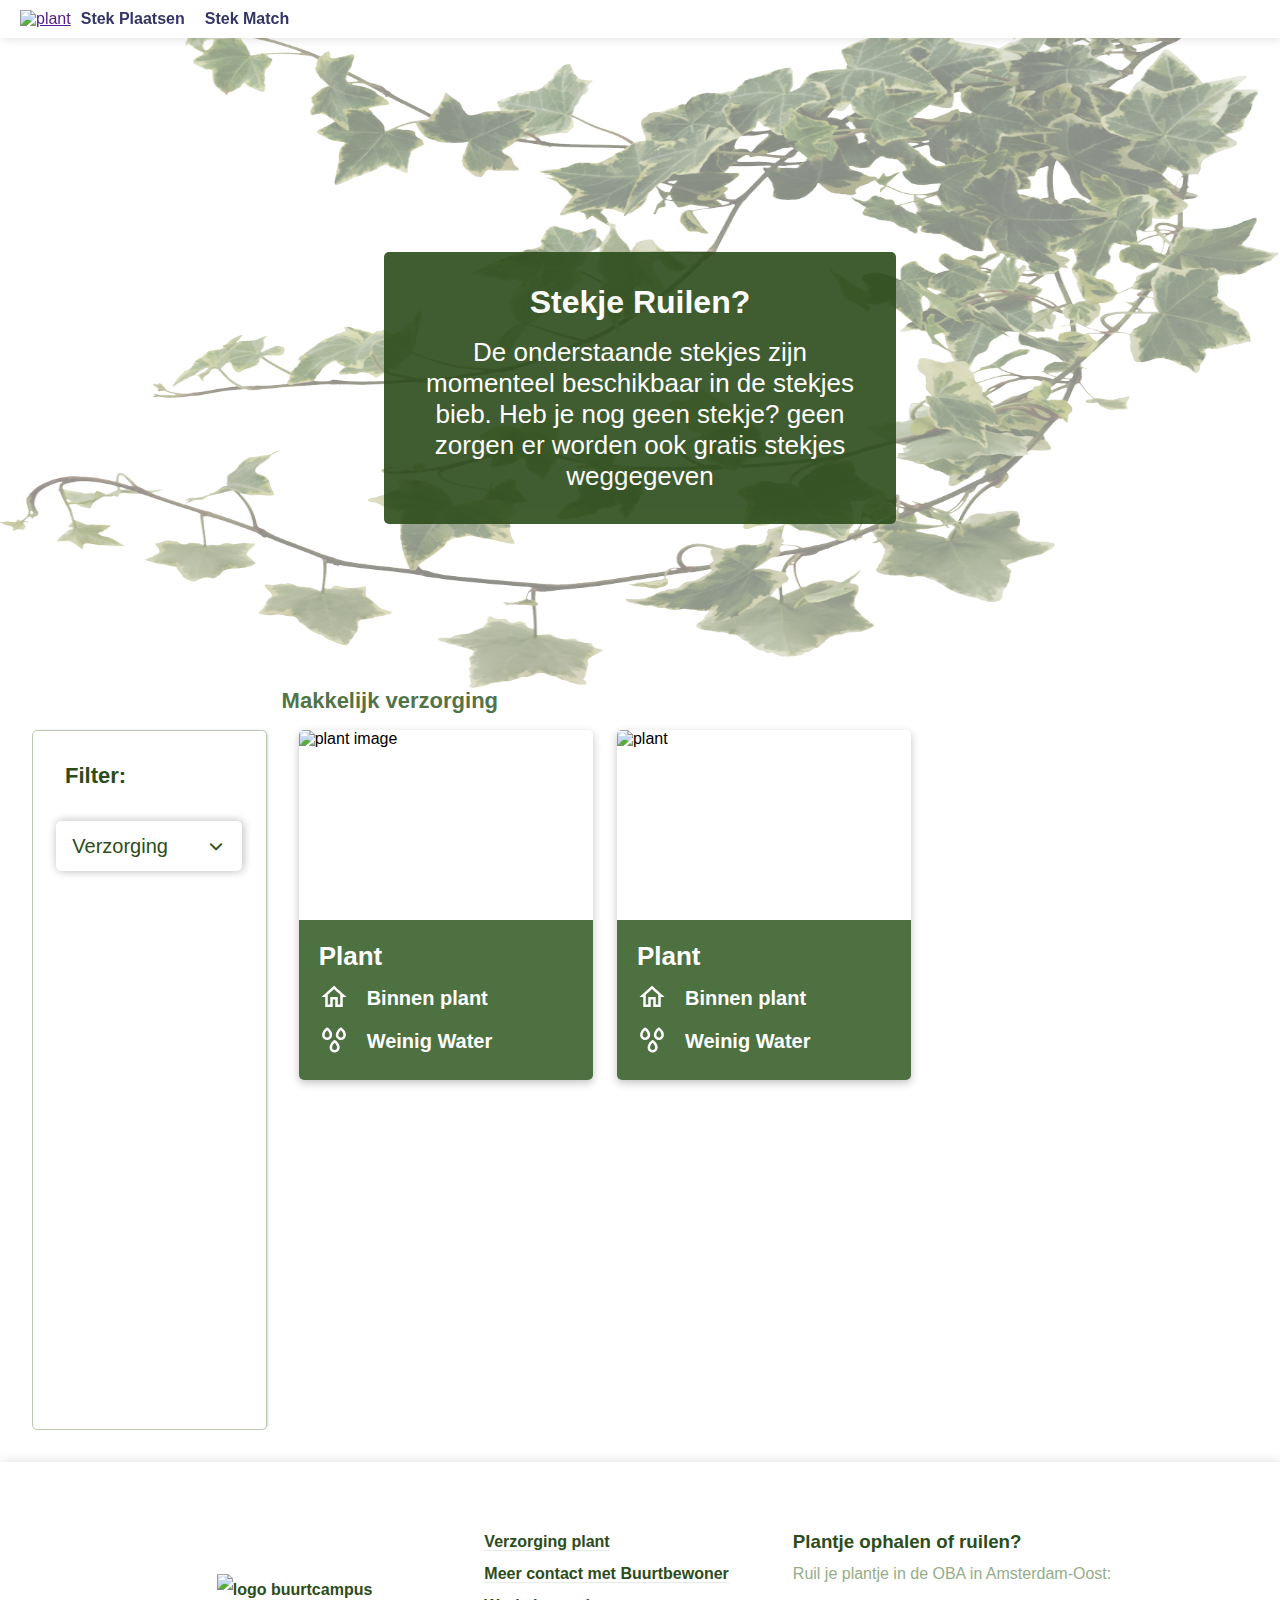
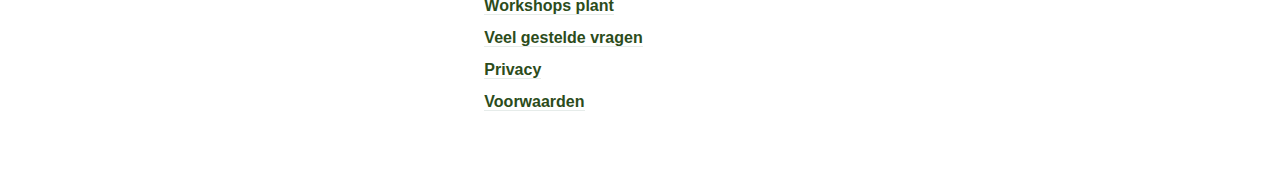
==== index.html @ e7427f15 "resolve issue" ====
<!DOCTYPE html>
<html lang="nl">
  <head>
    <link
      rel="stylesheet"
      href="https://cdnjs.cloudflare.com/ajax/libs/font-awesome/6.1.1/css/all.min.css" />
    <link rel="stylesheet" href="styles/styles.css" />
    <meta charset="UTF-8" />
    <meta http-equiv="X-UA-Compatible" content="IE=edge" />
    <meta name="viewport" content="width=device-width, initial-scale=1.0" />
    <title>Ruil platform voor stekjes - Buurtcampus</title>
  </head>
</html>

<body>
  <header>
    <nav class="nav-bar">
      <a href="" class="nav-bar-logo">
        <img
          src="https://hvacommunity.sirv.com/Buurtcampus%20Oost-logo.svg"
          alt="plant" />
      </a>
      <ul class="nav-bar-li">
        <li class="nav-bar-item">
          <a href="/">Stek Plaatsen</a>
        </li>
        <li class="nav-bar-item">
          <a href="plant-match.html">Stek Match</a>
        </li>
      </ul>
      <!-- Hamburger menu -->
      <div class="menu-icon" onclick="toggleMenu()">
        <i class="fa fa-bars"></i>
      </div>
    </nav>
  </header>

  <section class="section-home">
    <img src="assets/leaf.png" alt="background plant" />
    <div class="section-home-content">
      <h1>Stekje Ruilen?</h1>
      <h2>
        De onderstaande stekjes zijn momenteel beschikbaar in de stekjes bieb.
        Heb je nog geen stekje? geen zorgen er worden ook gratis stekjes
        weggegeven
      </h2>
    </div>
  </section>

  <!--Main -->
  <div class="title-main">
  <h1>Makkelijk verzorging</h1>
  </div>
  
    <main class="main-container">
<!-- Aside menu select checkbox -->
      <aside class="select-menu">
        <h1>Filter:</h1>
        <div class="select-inner">
          <div class="select-btn">
            <span class="btn-text"
              ><i class="fa-regular fa-hand-holding-seedling"></i
              >Verzorging</span>
            <span class="arrow-dwn">
              <i class="fa-solid fa-chevron-down"></i>
            </span>
          </div>

          <ul class="list-items">
            <li class="item">
                <input type="checkbox" class="easy-care-checkbox"> 
              </input>
                <span class="item-text">Makkelijk</span>
              </li>

            <li class="item">
              <input type="checkbox" class="hard-care-checkbox">
            </input>
              <span class="item-text">Moeilijk</span>
            </li>
          </ul>
      </aside>

      
      <!-- card 1 -->
      <section class="section-cards">

      <div class="card-plant" class="eas-care">
        <img
          src="https://www.plantje.nl/wp-content/uploads/2021/09/Bonsai-Ficus-Ginseng-p17-2-600x600.jpg.webp"
          class="card-plant-img"
          alt="plant image" />
        <div class="card-plant-overlay">
          <div class="card-plant-content">
            <h1 class="card-plant-title">Plant</h1>
            <div class="card-plant-icon">
              <img
                src="assets/assets-home-page/house-icon_white.png"
                alt="house-icon" />
              <p>Binnen plant</p>
              <img
                src="assets/assets-home-page/drops-icon.png"
                alt="drops-icon" />
              <p>Weinig Water</p>
            </div>
            <a href="/"
              ><button class="card-plant-btn" role="button">
                Plantje Ruilen
              </button></a
            >
          </div>
        </div>
      </div>

      <!--card 2-->
      <div class="card-plant" class="hard-care">
        <img
          src="https://www.plantje.nl/wp-content/uploads/2021/09/Bonsai-Ficus-Ginseng-p17-2-600x600.jpg.webp"
          class="card-plant-img"
          alt="plant" />
        <div class="card-plant-overlay">
          <div class="card-plant-content">
            <h1 class="card-plant-title">Plant</h1>
            <div class="card-plant-icon">
              <img
                src="assets/assets-home-page/house-icon_white.png"
                alt="house-icon" />
              <p>Binnen plant</p>
              <img
                src="assets/assets-home-page/drops-icon.png"
                alt="drops-icon" />
              <p>Weinig Water</p>
            </div>
            <a href="/"
              ><button class="card-plant-btn" role="button">
                Plantje Ruilen
              </button></a>
          </div>
        </div>
      </div>
  </div>
</section>
</main>

<!-- footer -->

  <footer class="ft-section">
    <section class="ft-section-rows">
      <div class="ft-section-item">
        <img
          src="https://hvacommunity.sirv.com/Buurtcampus%20Oost-logo.svg"
          alt="logo buurtcampus" />
      </div>
      <ul class="ft-section-item">
        <li class="footer-item"><a href="/">Verzorging plant</a></li>
        <li class="footer-item">
          <a href="/">Meer contact met Buurtbewoner</a>
        </li>
        <li class="footer-item"><a href="/">Workshops plant</a></li>
        <li class="footer-item"><a href="/">Veel gestelde vragen</a></li>
        <li class="footer-item"><a href="/">Privacy</a></li>
        <li class="footer-item"><a href="/">Voorwaarden</a></li>
      </ul>
      <div class="ft-section-item">
        <h3>Plantje ophalen of ruilen?</h3>
        <p>Ruil je plantje in de OBA in Amsterdam-Oost:</p>
        <iframe
          src="https://www.google.com/maps/embed?pb=!1m18!1m12!1m3!1d2436.673674547208!2d4.924028314454289!3d52.358203579783876!2m3!1f0!2f0!3f0!3m2!1i1024!2i768!4f13.1!3m3!1m2!1s0x47c6097132bffcc7%3A0x290544c1d1a9e37c!2sOBA%20Linnaeus!5e0!3m2!1snl!2snl!4v1670170423601!5m2!1snl!2snl"
          width="600"
          height="450"
          style="border: 0"
          allowfullscreen=""
          loading="lazy"
          referrerpolicy="no-referrer-when-downgrade"></iframe>
      </div>
      <div class="ft-section-item"></div>
    </section>
  </footer>

  <script src="scripts/script.js"></script>
</body>
---- styles/styles.css ----
* {
  padding: 0;
  margin: 0;
  box-sizing: border-box;
}

body {
  font-family: Arial, Helvetica, sans-serif;
}

/* Responsible for navigatie bar */

.nav-bar {
  width: 100%;
  background-color: white;
  box-shadow: 1px 0 10px rgba(0, 0, 0, 0.15);
  padding-left: 20px;
  padding-right: 20px;
  display: flex;
  align-items: space-between;
  align-items: center;
  text-decoration: none;
  position: fixed;
  z-index: 1;
}

.nav-bar-logo {
  display: inline-block;
}

.nav-bar-li {
  list-style: none;
  display: flex;
}

.nav-bar-item a {
  display: inline-block;
  padding: 10px 10px;
  text-decoration: none;
  color: #333565;
  font-weight: bold;
}

.nav-bar-item:hover a {
  color: #e2793b;
}
/* Responsible for hamburger menu / hidden for desktop version  */

.menu-icon {
  display: none;
  font-size: 1.5rem;
  color: rgb(26, 26, 77);
  transition: all 0.3s ease;
}

/* Responsible for the section header */

.section-home {
  display: flex;
  text-align: center;
  justify-content: center;
  align-items: center;
  position: relative;
}
.section-home img {
  opacity: 0.5;
  background-size: cover;
  width: 100%;
  height: 43rem;
}
.section-home-content {
  position: absolute;
  top: 25%;
  display: flex;
  flex-direction: column;
  margin: 80px 0;
  width: 40%;
  text-align: center;
  padding: 2rem;
  background-color: #2c4c1b;
  color: #fff;
  opacity: 0.9;
  border-radius: 5px;
}

.section-home-content h1 {
  font-size: 32px;
  margin-bottom: 1rem;
}

.section-home-content h2 {
  font-size: 26px;
  font-weight: normal;
}

/* Responsible for the main  */

.title-main h1 {
  font-size: 22px;
  width: 100%;
  margin-left: 22%;
  color: rgba(33, 77, 18, 0.8);
}

.main-container {
  padding-top: 1rem;
  margin-top: 1rem;
  font-family: Arial, Helvetica, sans-serif;
  overflow-y: scroll;
  margin: 0 auto;
  width: 95%;
  display: flex;
}

/* Responsible for the aside filter menu  */

.select-menu {
  width: 300px;
  height: 700px;
  border-radius: 5px;
  border: 1px solid #bacbb1;
  box-shadow: 1px 0 2px rgba(0, 0, 0, 0.15);
}

.select-menu h1 {
  font-size: 22px;
  color: #2c4c1b;
  margin: 2rem;
}

.select-inner {
  position: relative;
  max-width: 320px;
  width: 80%;
  background-color: rgba(33, 77, 18, 0.12);
  box-shadow: 1px 0 10px rgba(0, 0, 0, 0.15);
  color: #2c4c1b;
  border-radius: 5px;
  margin: 1rem auto;
}

.select-btn {
  justify-content: space-between;
  display: flex;
  height: 50px;
  align-items: center;
  padding: 0 16px;
  border-radius: 5px;
  cursor: pointer;
  background-color: #fff;
  box-shadow: 1px 0 10px rgba(0, 0, 0, 0.15);
}

.select-btn .btn-text {
  font-size: 20px;
  font-weight: 400;
  color: #2c4c1b;
}

.select-btn .arrow-dwn {
  display: flex;
  height: 21px;
  width: 21px;
  color: #2c4c1b;
  font-size: 14px;
  border-radius: 50%;
  align-items: center;
  justify-content: center;
  transition: 0.3s;
}

.select-btn.open .arrow-dwn {
  /* add after javascript coding */
  transform: rotate(-180deg);
}

/* Responsible for the aside checkbox  */

.list-items {
  position: relative;
  margin-top: 15px;
  border-radius: 5px;
  padding: 16px;
  background-color: #fff;
  box-shadow: 0 5px 10px rgba(0, 0, 0, 0.1);
  display: none;
}

.select-btn.open ~ .list-items {
  display: block;
}

.list-items .item {
  align-items: center;
  display: flex;
  list-style: none;
  height: 50px;
  cursor: pointer;
  transition: 0.3s;
  padding: 0 15px;
  border-radius: 5px;
}

.list-items .item:hover {
  background-color: #e6f5ef;
}

.item label {
  font-size: 16px;
  font-weight: 400;
  color: #2c4c1b;
}

.item input {
  height: 16px;
  width: 16px;
  border-radius: 5px;
  border: 1.5px solid #2c4c1b;
  display: flex;
  margin-right: 12px;
  align-items: center;
  justify-content: center;
  transform: all 0.3s ease-in-out;
  accent-color: #2c4c1b;
}

.checkbox .check-icon {
  color: #fff;
  font-size: 11px;
  transform: scale(0);
  transform: all 0.3s ease-in-out;
}

/* Responsible for the card-plants */

.section-cards {
  display: flex;
  flex-direction: row;
  flex-wrap: wrap;
  width: 100%;
  margin-left: 2rem;
  gap: 1.5rem;
}

.card-plant {
  position: relative;
  overflow: hidden;
  height: 350px;
  width: 31%;
  box-shadow: rgba(0, 0, 0, 0.24) 0px 3px 8px;
  border-radius: 5px;
}

.card-plant-overlay {
  background-color: rgba(33, 77, 18, 0.8);
  position: absolute;
  bottom: -5rem;
  width: 100%;
  height: 15rem;
  transition: all 0.3s ease;
}

.card-plant-overlay:hover {
  bottom: 0;
}
/* Responsible for the content inner card */
.card-plant-content {
  align-items: center;
  color: #fff;
  padding: 20px 20px;
  line-height: 2rem;
}

.card-plant-content h1 {
  font-size: 26px;
  margin-bottom: 10px;
}

.card-plant-content p {
  font-size: 20px;
}

.card-plant-icon img {
  width: 1, 5em;
  height: 1, 5em;
  position: absolute;
}

.card-plant-icon > p {
  padding-left: 3rem;
  padding-bottom: 0.7rem;
  font-weight: bold;
}

.card-plant a {
  margin-top: 1rem;
  display: flex;
  justify-content: center;
  justify-items: center;
  text-decoration: none;
}
/* Responsible for the card butten */

.card-plant-btn {
  align-items: center;
  background-color: #fff;
  border: 1px solid transparent;
  border-radius: 0.25rem;
  box-shadow: rgba(0, 0, 0, 0.02) 0 1px 3px 0;
  box-sizing: border-box;
  color: #2c4c1b;
  cursor: pointer;
  font-weight: bold;
  font-size: 16px;
  justify-content: center;
  min-height: 3rem;
  padding: calc(0.875rem - 1px) calc(1.5rem - 1px);
  transition: all 250ms;
}

.card-plant-btn:hover,
.card-plant-btn:focus {
  background-color: #fb8332;
  box-shadow: rgba(0, 0, 0, 0.1) 0 4px 12px;
  transform: translateY(0);
}

/* Responsible for the footer */

.ft-section {
  margin-top: 2rem;
  width: 100%;
  height: 20rem;
  background-color: rgb(255, 255, 255);
  color: #2c4c1b;
  font-weight: bold;
  line-height: 1.5rem;
  box-shadow: 1px 0 10px rgba(0, 0, 0, 0.15);
  display: flex;
  justify-content: center;
}

.ft-section-rows {
  display: flex;
  flex-wrap: wrap;
  padding-top: 4rem;
}

.ft-section-item {
  padding-left: 4rem;
  list-style: none;
  line-height: 2rem;
}

.ft-section-item img {
  padding: 3rem;
}

.ft-section-item li > a {
  text-decoration: none;
  color: #2c4c1b;
  border-bottom: 1px solid #e6ecea;
  line-height: 2rem;
}

.ft-section-item li > a:hover {
  border-bottom: 1px solid #828785;
}

.ft-section-item p {
  color: #96ac8a;
  font-weight: normal;
}

/* Responsible for the location */

iframe {
  height: 150px;
  width: 150px;
}
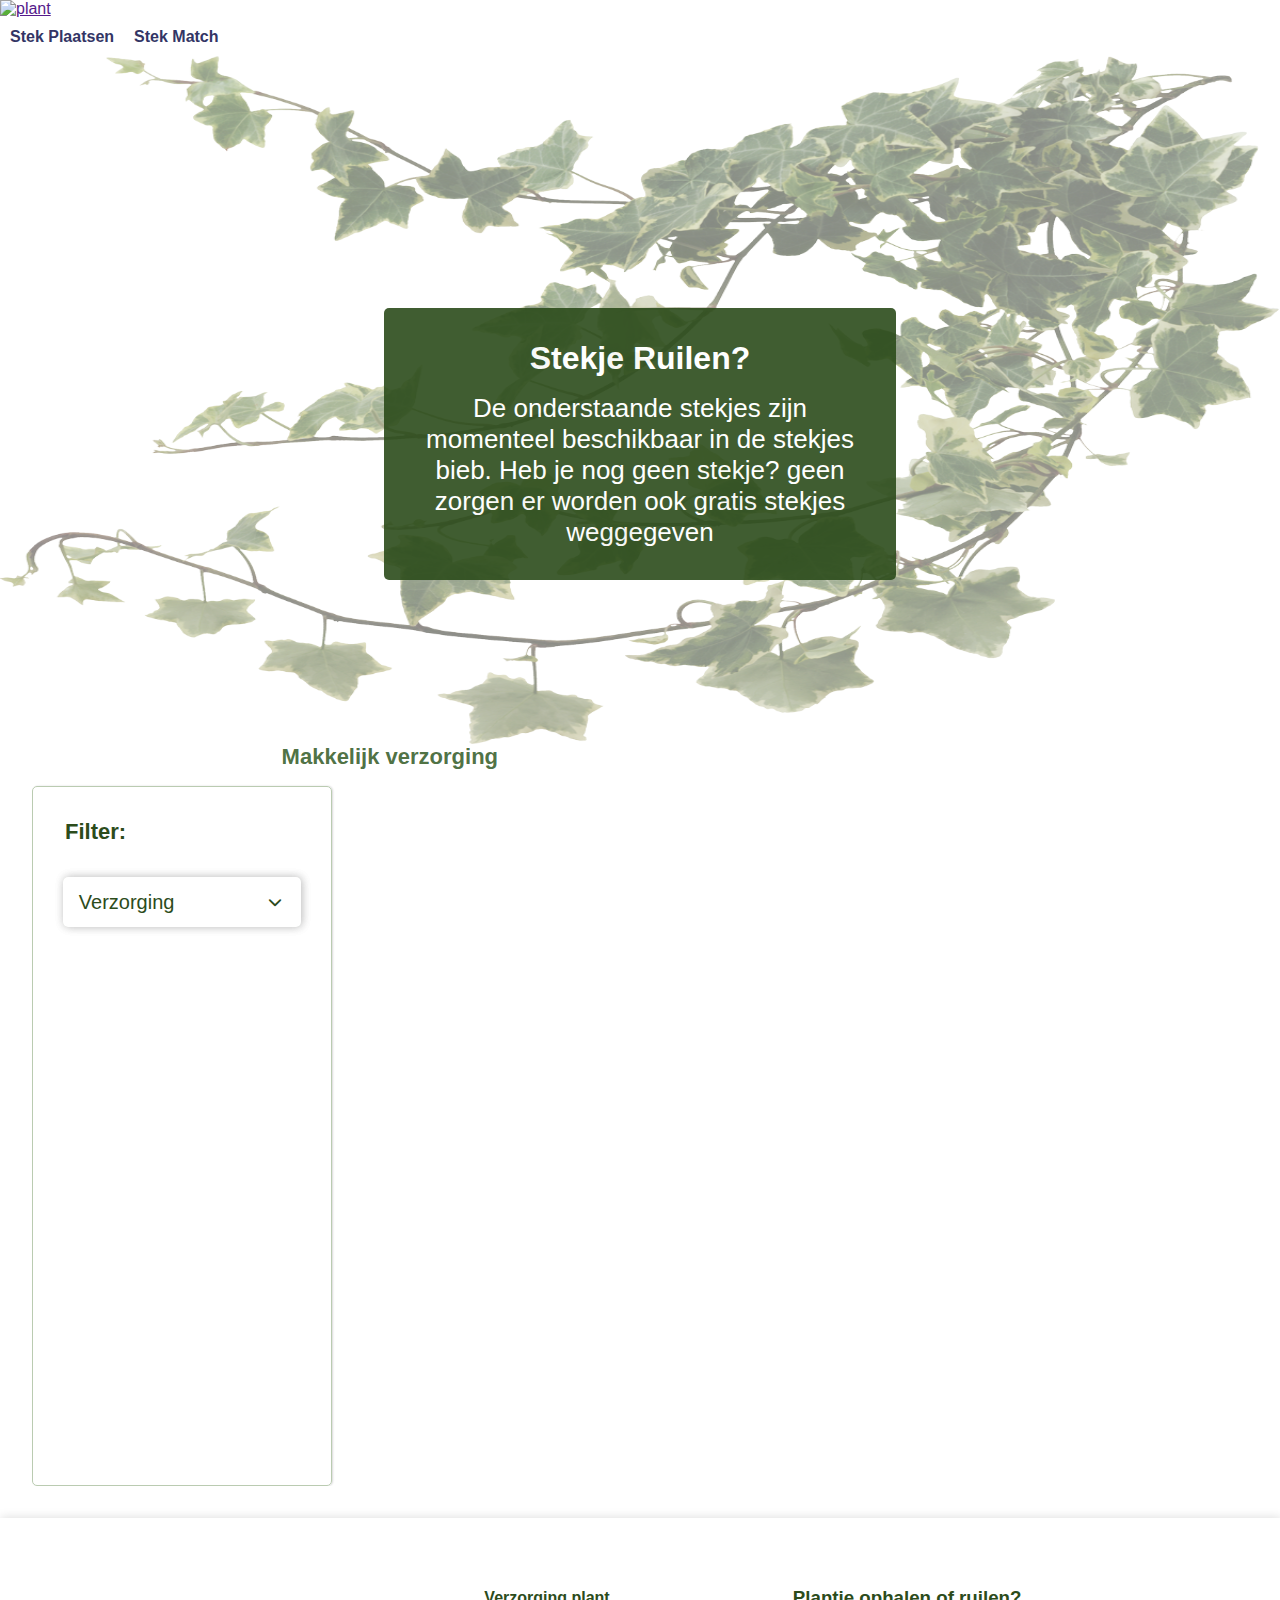
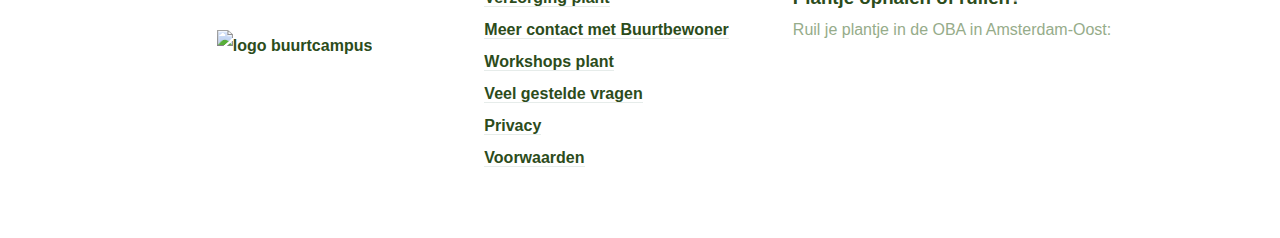
==== commit eeeae98a: "add js select checkbox" ====
--- a/index.html
+++ b/index.html
@@ -14,7 +14,7 @@
 
 <body>
   <header>
-    <nav class="nav-bar">
+    <nav class="top-nav">
       <a href="" class="nav-bar-logo">
         <img
           src="https://hvacommunity.sirv.com/Buurtcampus%20Oost-logo.svg"
@@ -65,27 +65,24 @@
               <i class="fa-solid fa-chevron-down"></i>
             </span>
           </div>
-
+<!-- checkbox easy -->
           <ul class="list-items">
             <li class="item">
-                <input type="checkbox" class="easy-care-checkbox"> 
-              </input>
-                <span class="item-text">Makkelijk</span>
+                <input type="checkbox" class="easy-checkbox">
+                <label for="easy-filter">Makkelijk</label>
               </li>
-
+<!-- checkbox hard -->
             <li class="item">
-              <input type="checkbox" class="hard-care-checkbox">
-            </input>
-              <span class="item-text">Moeilijk</span>
+              <input type="checkbox" class="hard-checkbox">
+              <label for="easy-filter">Moeilijk</label>
             </li>
           </ul>
       </aside>
 
-      
-      <!-- card 1 -->
-      <section class="section-cards">
-
-      <div class="card-plant" class="eas-care">
+      <!-- Section list plants -->
+      <section class="section-plant">
+       <!-- card 1 -->
+      <div class="card-plant easy">
         <img
           src="https://www.plantje.nl/wp-content/uploads/2021/09/Bonsai-Ficus-Ginseng-p17-2-600x600.jpg.webp"
           class="card-plant-img"
@@ -113,7 +110,7 @@
       </div>
 
       <!--card 2-->
-      <div class="card-plant" class="hard-care">
+      <div class="card-plant hard">
         <img
           src="https://www.plantje.nl/wp-content/uploads/2021/09/Bonsai-Ficus-Ginseng-p17-2-600x600.jpg.webp"
           class="card-plant-img"
@@ -164,14 +161,6 @@
       <div class="ft-section-item">
         <h3>Plantje ophalen of ruilen?</h3>
         <p>Ruil je plantje in de OBA in Amsterdam-Oost:</p>
-        <iframe
-          src="https://www.google.com/maps/embed?pb=!1m18!1m12!1m3!1d2436.673674547208!2d4.924028314454289!3d52.358203579783876!2m3!1f0!2f0!3f0!3m2!1i1024!2i768!4f13.1!3m3!1m2!1s0x47c6097132bffcc7%3A0x290544c1d1a9e37c!2sOBA%20Linnaeus!5e0!3m2!1snl!2snl!4v1670170423601!5m2!1snl!2snl"
-          width="600"
-          height="450"
-          style="border: 0"
-          allowfullscreen=""
-          loading="lazy"
-          referrerpolicy="no-referrer-when-downgrade"></iframe>
       </div>
       <div class="ft-section-item"></div>
     </section>
--- a/styles/styles.css
+++ b/styles/styles.css
@@ -224,6 +224,8 @@
   accent-color: #2c4c1b;
 }
 
+/* if checkbox is checked show display none in Js */
+
 .checkbox .check-icon {
   color: #fff;
   font-size: 11px;
@@ -231,9 +233,19 @@
   transform: all 0.3s ease-in-out;
 }
 
-/* Responsible for the card-plants */
-
-.section-cards {
+/* Responsible for the  display js */
+.card-plant.active {
+  display: block;
+}
+
+.easy {
+  display: none;
+}
+
+.hard {
+  display: none;
+}
+*/ .section-plant {
   display: flex;
   flex-direction: row;
   flex-wrap: wrap;
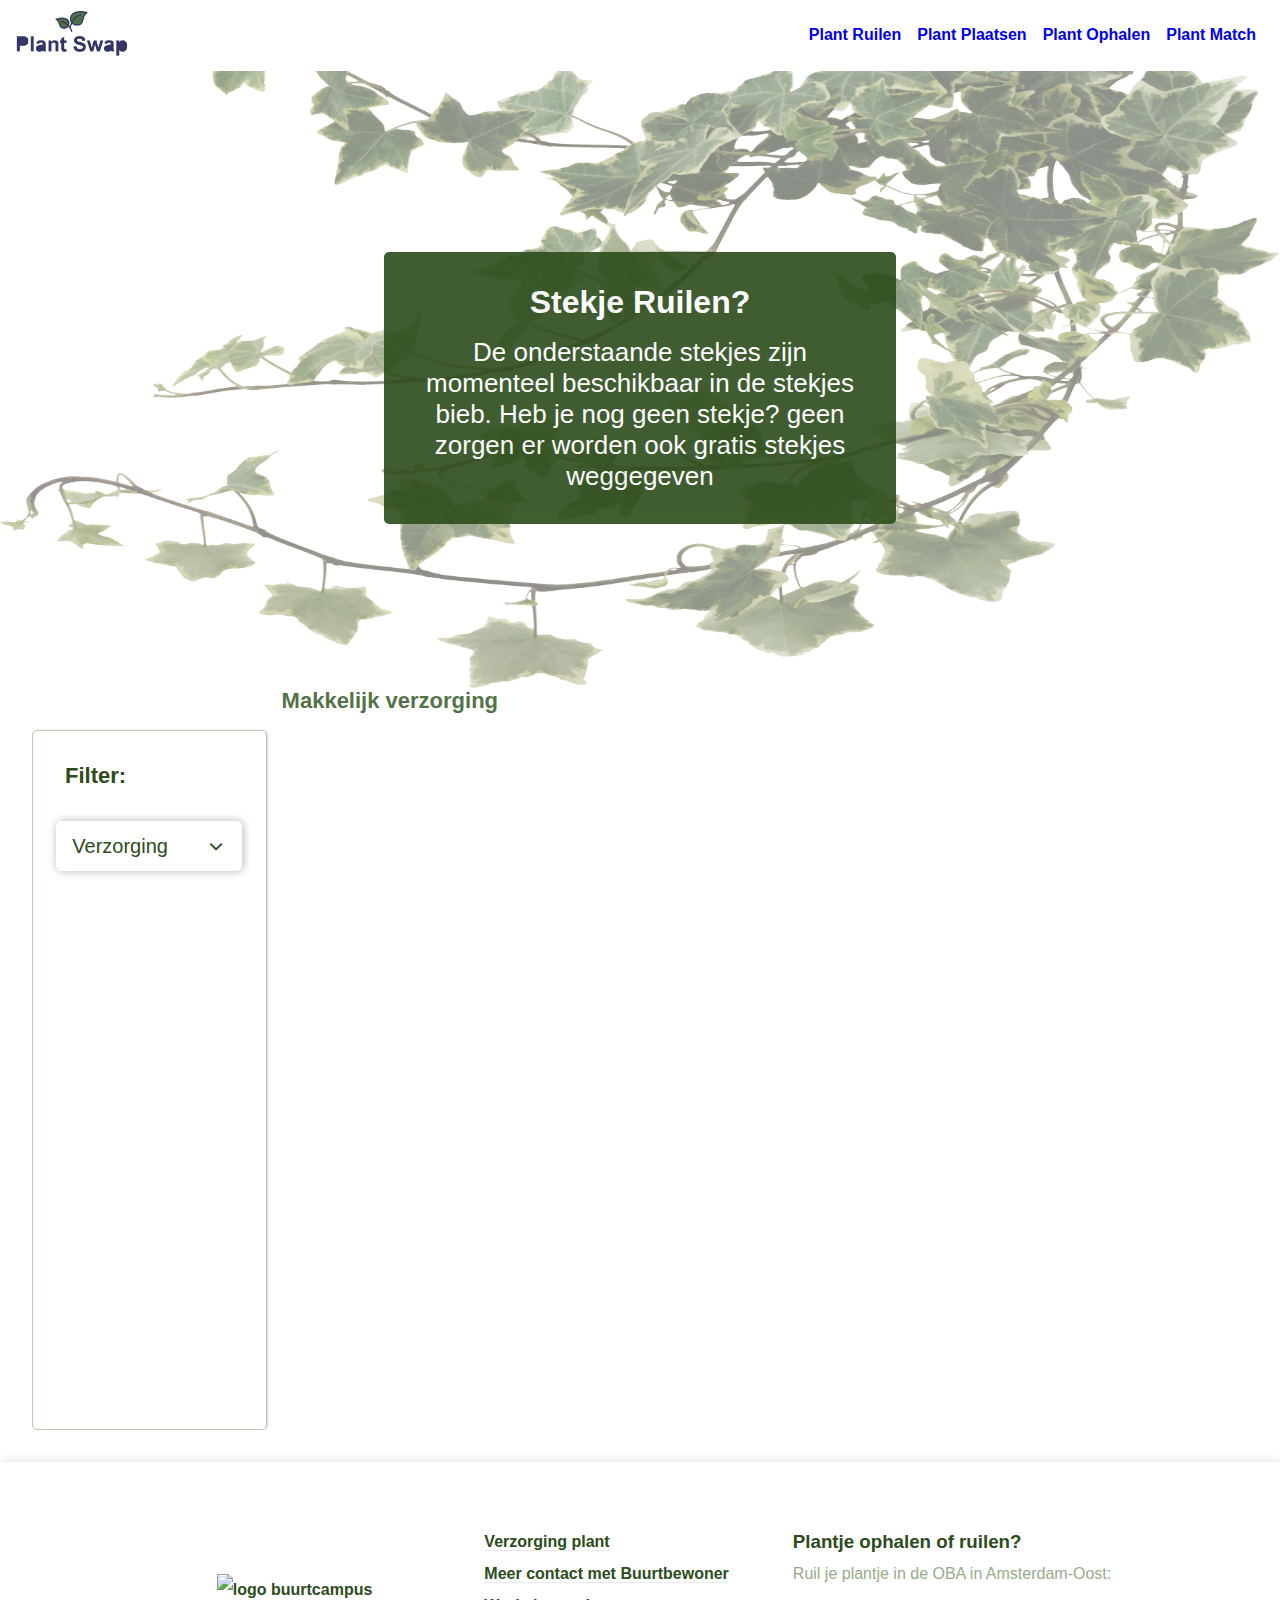
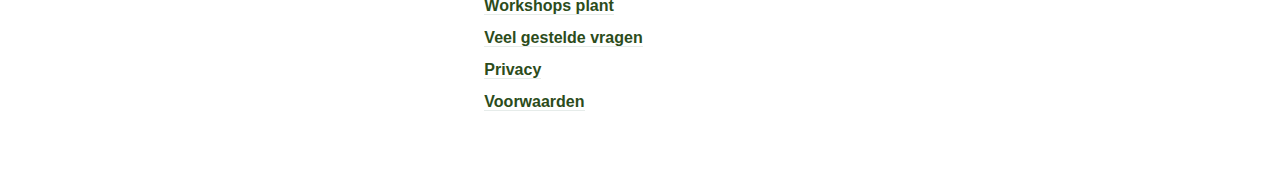
==== commit 1d6668b3: "add upload file component + recode navigatie bar" ====
--- a/index.html
+++ b/index.html
@@ -13,25 +13,24 @@
 </html>
 
 <body>
+
+  <!-- navigaton  -->
   <header>
     <nav class="top-nav">
-      <a href="" class="nav-bar-logo">
+      <a href="index.html" alt="back to homepage" class="nav-bar-logo">
         <img
-          src="https://hvacommunity.sirv.com/Buurtcampus%20Oost-logo.svg"
-          alt="plant" />
+          src="assets/logo.png"
+          alt="logo Buurtcampus" />
       </a>
-      <ul class="nav-bar-li">
-        <li class="nav-bar-item">
-          <a href="/">Stek Plaatsen</a>
-        </li>
-        <li class="nav-bar-item">
-          <a href="plant-match.html">Stek Match</a>
-        </li>
+      <ul class="top-nav-li">
+        <li class="active"><a href="index.html">Plant Ruilen</a></li>
+        <li><a href="upload-file.html">Plant Plaatsen</a></li>
+        <li><a href="/">Plant Ophalen</a></li>
+        <li><a href="/">Plant Match</a></li>
       </ul>
-      <!-- Hamburger menu -->
-      <div class="menu-icon" onclick="toggleMenu()">
-        <i class="fa fa-bars"></i>
-      </div>
+     <!-- Responsible for mobile navigation -->
+      <!-- <div class="menu-icon" onclick="toggleMenu()">
+        <i class="fa fa-bars"></i></div> -->
     </nav>
   </header>
 
--- a/styles/styles.css
+++ b/styles/styles.css
@@ -1,3 +1,16 @@
+:root {
+  --primary-clr: #4e7141;
+  --secondary-clr: #333467;
+  --tertiary-clr: #f26f21;
+  --white-clr: #fff;
+  --radius-value: 5px;
+  --text-color: #000;
+  --font-name: arial, helvetica, sans-serif;
+  --line-height: 1.5rem;
+  --font-weight: 500;
+  --background-code-clr: #ffffff;
+  --box-shhw: 1px 0 10px rgba(0, 0, 0, 0.15);
+}
 * {
   padding: 0;
   margin: 0;
@@ -5,52 +18,53 @@
 }
 
 body {
-  font-family: Arial, Helvetica, sans-serif;
+  font-family: var(--font-name);
 }
 
 /* Responsible for navigatie bar */
 
-.nav-bar {
-  width: 100%;
-  background-color: white;
-  box-shadow: 1px 0 10px rgba(0, 0, 0, 0.15);
-  padding-left: 20px;
-  padding-right: 20px;
-  display: flex;
-  align-items: space-between;
-  align-items: center;
-  text-decoration: none;
+.top-nav {
+  display: flex;
+  align-items: center;
+  justify-content: space-between;
+  background-color: var(--white-clr);
+  box-shadow: var(--box-shdw);
+  color: var(--secondary-clr);
   position: fixed;
   z-index: 1;
-}
-
-.nav-bar-logo {
+  width: 100%;
+}
+
+/* Logo */
+.top-nav img {
   display: inline-block;
-}
-
-.nav-bar-li {
-  list-style: none;
-  display: flex;
-}
-
-.nav-bar-item a {
-  display: inline-block;
-  padding: 10px 10px;
+  max-width: 9rem;
+}
+
+.top-nav a,
+.top-nav li {
   text-decoration: none;
-  color: #333565;
+  list-style-type: none;
+}
+
+/* NAVBAR LIST  */
+.top-nav-li {
+  display: flex;
+  gap: 1rem;
+  margin: 1.5rem;
+  font-size: 1rem;
   font-weight: bold;
-}
-
-.nav-bar-item:hover a {
-  color: #e2793b;
-}
-/* Responsible for hamburger menu / hidden for desktop version  */
-
-.menu-icon {
-  display: none;
-  font-size: 1.5rem;
-  color: rgb(26, 26, 77);
-  transition: all 0.3s ease;
+  color: var(--secondary-clr);
+}
+
+.top-nav-li:hover {
+  color: var(--tertiary-clr);
+  transition: 0.3s ease;
+}
+
+/* Responsible for active state in the top-nav */
+.active {
+  color: var(--tertiary-clr);
 }
 
 /* Responsible for the section header */
@@ -90,7 +104,7 @@
 
 .section-home-content h2 {
   font-size: 26px;
-  font-weight: normal;
+  font-weight: var(--font-weight);
 }
 
 /* Responsible for the main  */
@@ -233,7 +247,7 @@
   transform: all 0.3s ease-in-out;
 }
 
-/* Responsible for the  display js */
+/* Responsible for the display js checkbox selector click function */
 .card-plant.active {
   display: block;
 }
@@ -245,7 +259,10 @@
 .hard {
   display: none;
 }
-*/ .section-plant {
+
+/* Responsible for the card plants */
+
+.section-plant {
   display: flex;
   flex-direction: row;
   flex-wrap: wrap;
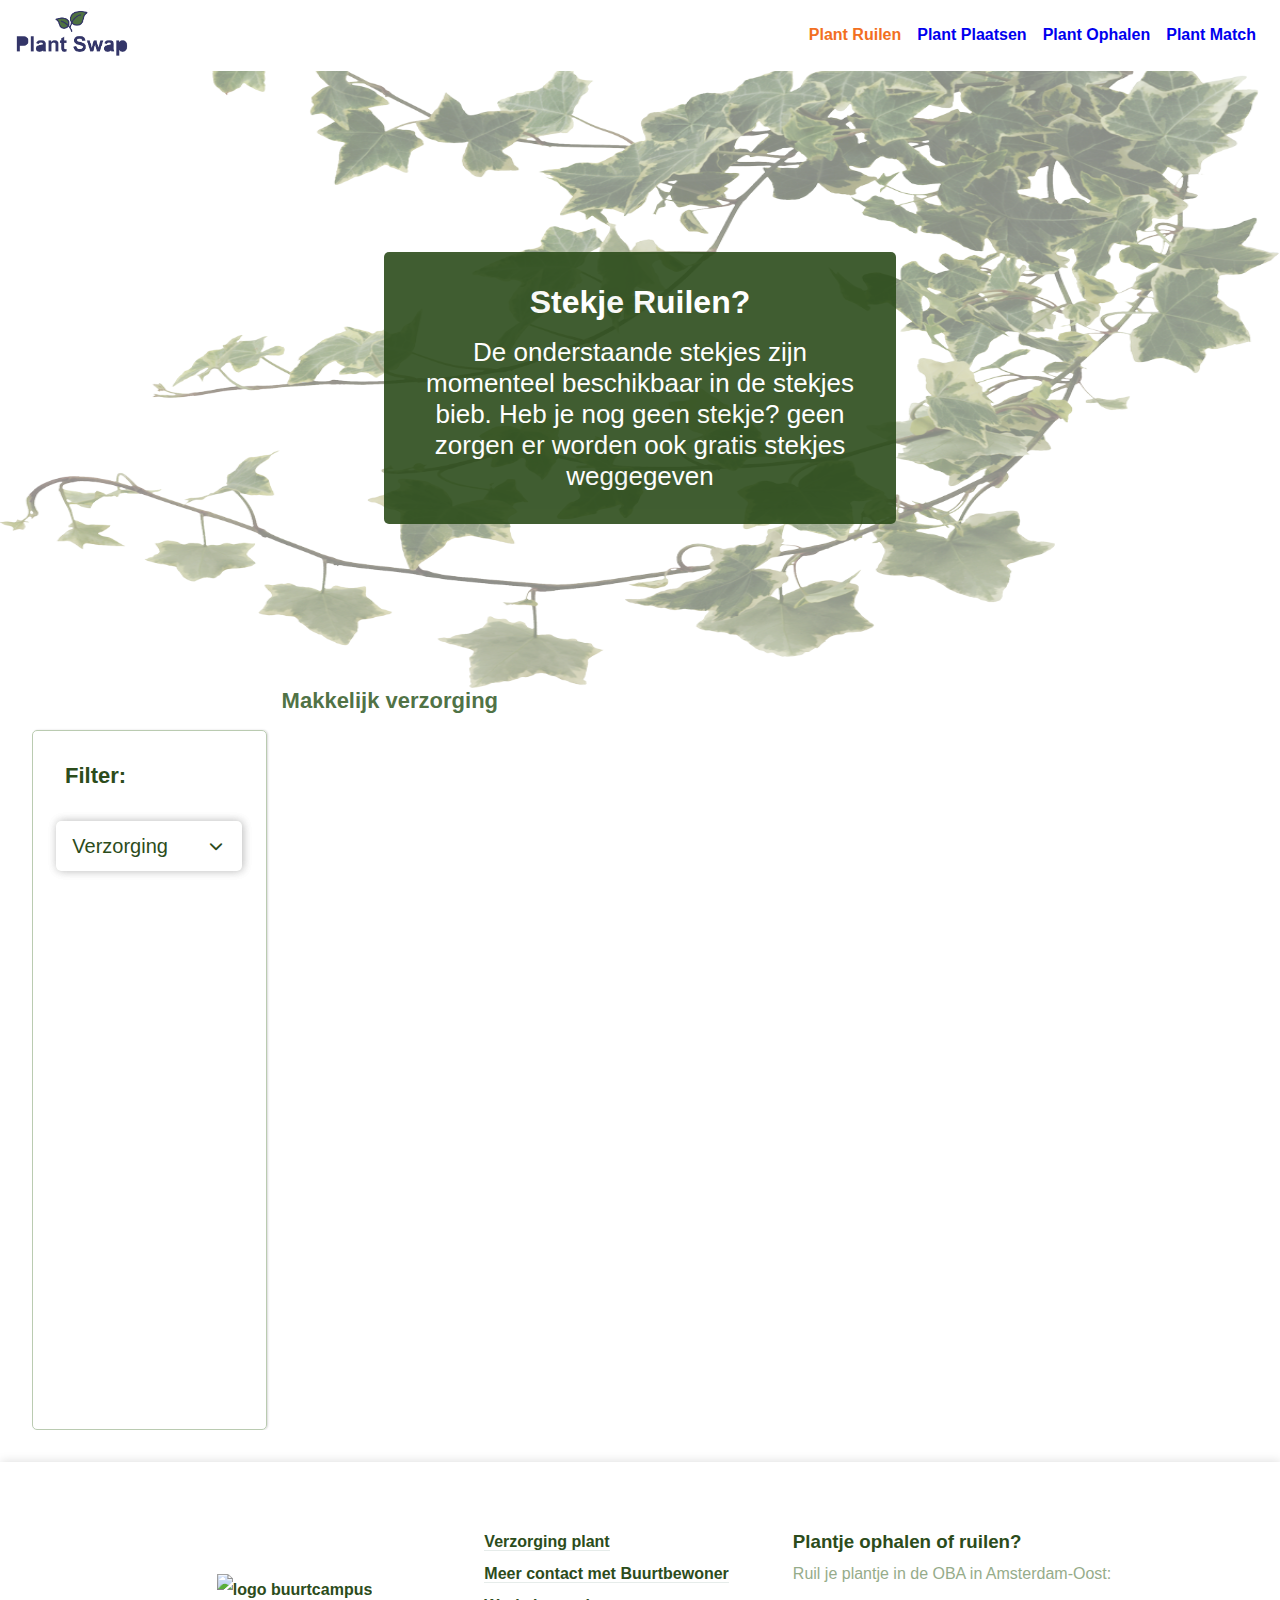
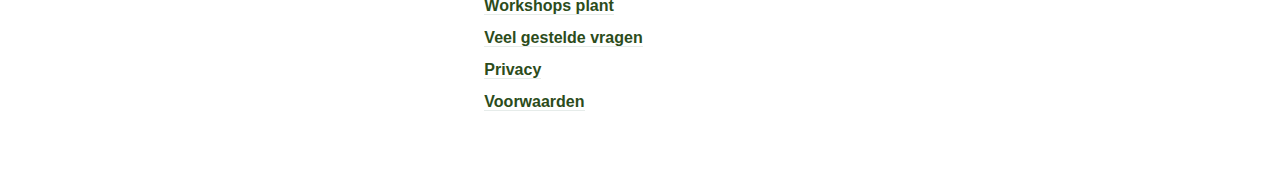
==== commit eac9f67f: "debugging code active state nav a" ====
--- a/index.html
+++ b/index.html
@@ -23,7 +23,7 @@
           alt="logo Buurtcampus" />
       </a>
       <ul class="top-nav-li">
-        <li class="active"><a href="index.html">Plant Ruilen</a></li>
+        <li><a class="nav-active" href="index.html">Plant Ruilen</a></li>
         <li><a href="upload-file.html">Plant Plaatsen</a></li>
         <li><a href="/">Plant Ophalen</a></li>
         <li><a href="/">Plant Match</a></li>
--- a/styles/styles.css
+++ b/styles/styles.css
@@ -57,13 +57,13 @@
   color: var(--secondary-clr);
 }
 
-.top-nav-li:hover {
+.top-nav-li a:hover {
   color: var(--tertiary-clr);
   transition: 0.3s ease;
 }
 
 /* Responsible for active state in the top-nav */
-.active {
+.nav-active {
   color: var(--tertiary-clr);
 }
 
@@ -402,8 +402,3 @@
 }
 
 /* Responsible for the location */
-
-iframe {
-  height: 150px;
-  width: 150px;
-}
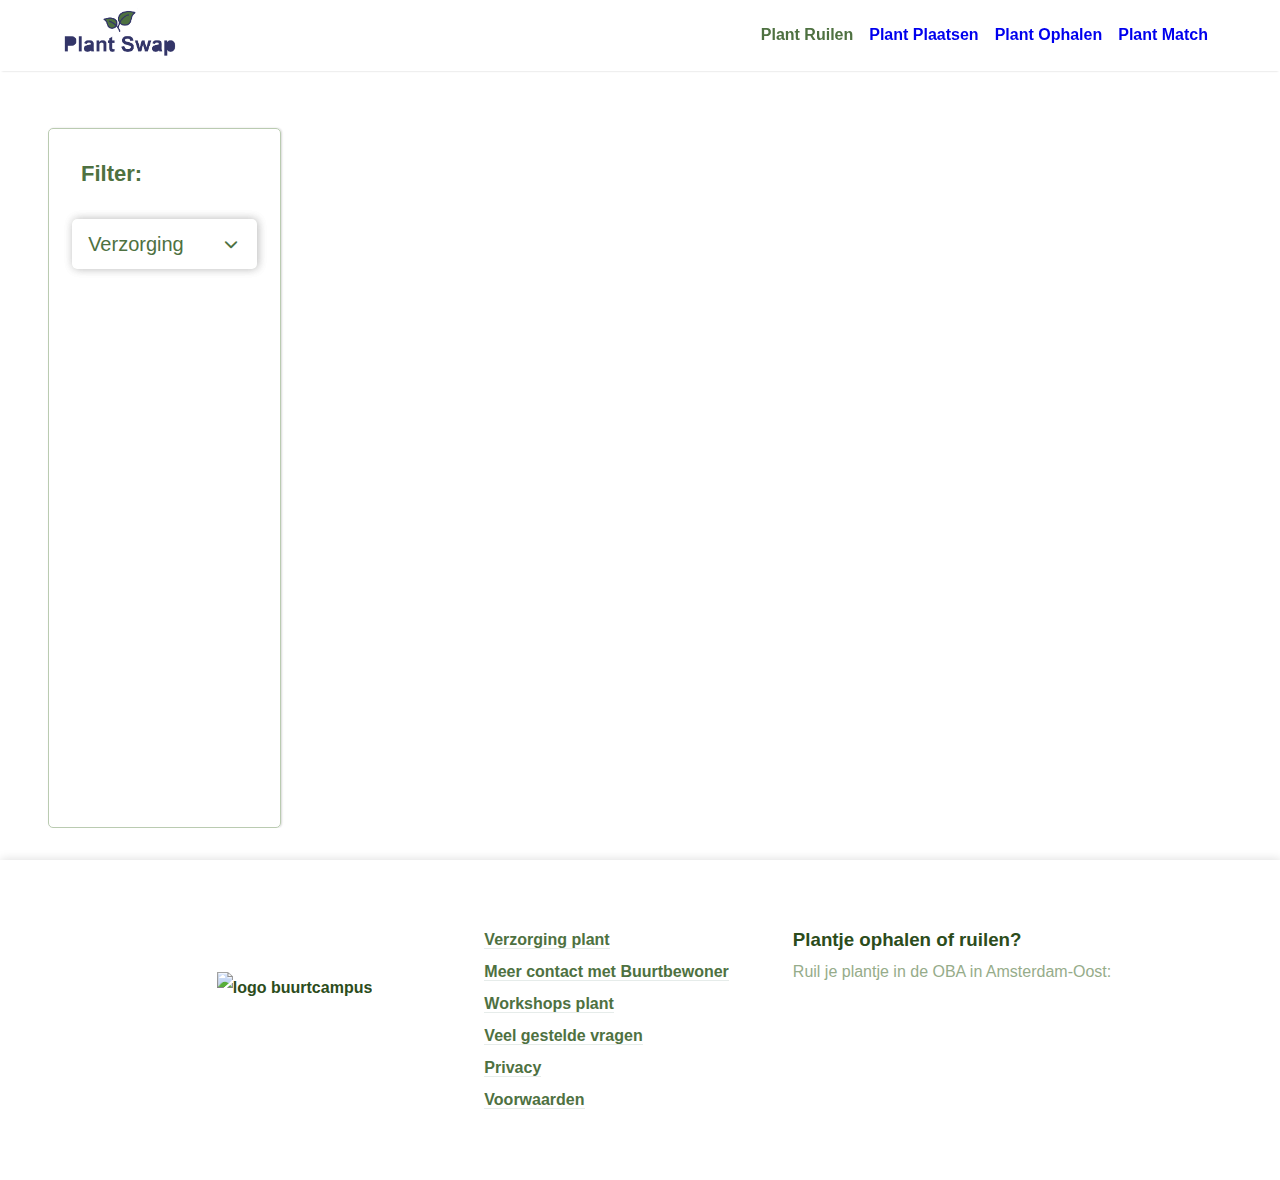
==== commit 64d33594: "custom properties + dry code" ====
--- a/index.html
+++ b/index.html
@@ -33,29 +33,12 @@
         <i class="fa fa-bars"></i></div> -->
     </nav>
   </header>
-
-  <section class="section-home">
-    <img src="assets/leaf.png" alt="background plant" />
-    <div class="section-home-content">
-      <h1>Stekje Ruilen?</h1>
-      <h2>
-        De onderstaande stekjes zijn momenteel beschikbaar in de stekjes bieb.
-        Heb je nog geen stekje? geen zorgen er worden ook gratis stekjes
-        weggegeven
-      </h2>
-    </div>
-  </section>
-
-  <!--Main -->
-  <div class="title-main">
-  <h1>Makkelijk verzorging</h1>
-  </div>
   
     <main class="main-container">
 <!-- Aside menu select checkbox -->
-      <aside class="select-menu">
+      <aside class="filter-nav">
         <h1>Filter:</h1>
-        <div class="select-inner">
+        <div class="filter-inner">
           <div class="select-btn">
             <span class="btn-text"
               ><i class="fa-regular fa-hand-holding-seedling"></i
@@ -134,6 +117,282 @@
           </div>
         </div>
       </div>
+         <!-- card 3 -->
+         <div class="card-plant hard">
+          <img
+            src="https://www.plantje.nl/wp-content/uploads/2021/09/Bonsai-Ficus-Ginseng-p17-2-600x600.jpg.webp"
+            class="card-plant-img"
+            alt="plant image" />
+          <div class="card-plant-overlay">
+            <div class="card-plant-content">
+              <h1 class="card-plant-title">Plant</h1>
+              <div class="card-plant-icon">
+                <img
+                  src="assets/assets-home-page/house-icon_white.png"
+                  alt="house-icon" />
+                <p>Binnen plant</p>
+                <img
+                  src="assets/assets-home-page/drops-icon.png"
+                  alt="drops-icon" />
+                <p>Weinig Water</p>
+              </div>
+              <a href="/"
+                ><button class="card-plant-btn" role="button">
+                  Plantje Ruilen
+                </button></a
+              >
+            </div>
+          </div>
+        </div>
+
+           <!-- card 4 -->
+      <div class="card-plant easy">
+        <img
+          src="https://www.plantje.nl/wp-content/uploads/2021/09/Bonsai-Ficus-Ginseng-p17-2-600x600.jpg.webp"
+          class="card-plant-img"
+          alt="plant image" />
+        <div class="card-plant-overlay">
+          <div class="card-plant-content">
+            <h1 class="card-plant-title">Plant</h1>
+            <div class="card-plant-icon">
+              <img
+                src="assets/assets-home-page/house-icon_white.png"
+                alt="house-icon" />
+              <p>Binnen plant</p>
+              <img
+                src="assets/assets-home-page/drops-icon.png"
+                alt="drops-icon" />
+              <p>Weinig Water</p>
+            </div>
+            <a href="/"
+              ><button class="card-plant-btn" role="button">
+                Plantje Ruilen
+              </button></a
+            >
+          </div>
+        </div>
+      </div>
+
+         <!-- card 5 -->
+         <div class="card-plant hard">
+          <img
+            src="https://www.plantje.nl/wp-content/uploads/2021/09/Bonsai-Ficus-Ginseng-p17-2-600x600.jpg.webp"
+            class="card-plant-img"
+            alt="plant image" />
+          <div class="card-plant-overlay">
+            <div class="card-plant-content">
+              <h1 class="card-plant-title">Plant</h1>
+              <div class="card-plant-icon">
+                <img
+                  src="assets/assets-home-page/house-icon_white.png"
+                  alt="house-icon" />
+                <p>Binnen plant</p>
+                <img
+                  src="assets/assets-home-page/drops-icon.png"
+                  alt="drops-icon" />
+                <p>Weinig Water</p>
+              </div>
+              <a href="/"
+                ><button class="card-plant-btn" role="button">
+                  Plantje Ruilen
+                </button></a
+              >
+            </div>
+          </div>
+        </div>
+  <!-- card 6 -->
+        <div class="card-plant easy">
+          <img
+            src="https://www.plantje.nl/wp-content/uploads/2021/09/Bonsai-Ficus-Ginseng-p17-2-600x600.jpg.webp"
+            class="card-plant-img"
+            alt="plant image" />
+          <div class="card-plant-overlay">
+            <div class="card-plant-content">
+              <h1 class="card-plant-title">Plant</h1>
+              <div class="card-plant-icon">
+                <img
+                  src="assets/assets-home-page/house-icon_white.png"
+                  alt="house-icon" />
+                <p>Binnen plant</p>
+                <img
+                  src="assets/assets-home-page/drops-icon.png"
+                  alt="drops-icon" />
+                <p>Weinig Water</p>
+              </div>
+              <a href="/"
+                ><button class="card-plant-btn" role="button">
+                  Plantje Ruilen
+                </button></a
+              >
+            </div>
+          </div>
+        </div>
+
+        <!-- card 7 -->
+        <div class="card-plant easy">
+          <img
+            src="https://www.plantje.nl/wp-content/uploads/2021/09/Bonsai-Ficus-Ginseng-p17-2-600x600.jpg.webp"
+            class="card-plant-img"
+            alt="plant image" />
+          <div class="card-plant-overlay">
+            <div class="card-plant-content">
+              <h1 class="card-plant-title">Plant</h1>
+              <div class="card-plant-icon">
+                <img
+                  src="assets/assets-home-page/house-icon_white.png"
+                  alt="house-icon" />
+                <p>Binnen plant</p>
+                <img
+                  src="assets/assets-home-page/drops-icon.png"
+                  alt="drops-icon" />
+                <p>Weinig Water</p>
+              </div>
+              <a href="/"
+                ><button class="card-plant-btn" role="button">
+                  Plantje Ruilen
+                </button></a
+              >
+            </div>
+          </div>
+        </div>
+         <!-- card 8 -->
+         <div class="card-plant hard">
+          <img
+            src="https://www.plantje.nl/wp-content/uploads/2021/09/Bonsai-Ficus-Ginseng-p17-2-600x600.jpg.webp"
+            class="card-plant-img"
+            alt="plant image" />
+          <div class="card-plant-overlay">
+            <div class="card-plant-content">
+              <h1 class="card-plant-title">Plant</h1>
+              <div class="card-plant-icon">
+                <img
+                  src="assets/assets-home-page/house-icon_white.png"
+                  alt="house-icon" />
+                <p>Binnen plant</p>
+                <img
+                  src="assets/assets-home-page/drops-icon.png"
+                  alt="drops-icon" />
+                <p>Weinig Water</p>
+              </div>
+              <a href="/"
+                ><button class="card-plant-btn" role="button">
+                  Plantje Ruilen
+                </button></a
+              >
+            </div>
+          </div>
+        </div>
+
+         <!-- card 9 -->
+         <div class="card-plant easy">
+          <img
+            src="https://www.plantje.nl/wp-content/uploads/2021/09/Bonsai-Ficus-Ginseng-p17-2-600x600.jpg.webp"
+            class="card-plant-img"
+            alt="plant image" />
+          <div class="card-plant-overlay">
+            <div class="card-plant-content">
+              <h1 class="card-plant-title">Plant</h1>
+              <div class="card-plant-icon">
+                <img
+                  src="assets/assets-home-page/house-icon_white.png"
+                  alt="house-icon" />
+                <p>Binnen plant</p>
+                <img
+                  src="assets/assets-home-page/drops-icon.png"
+                  alt="drops-icon" />
+                <p>Weinig Water</p>
+              </div>
+              <a href="/"
+                ><button class="card-plant-btn" role="button">
+                  Plantje Ruilen
+                </button></a
+              >
+            </div>
+          </div>
+        </div>
+
+         <!-- card 10 -->
+         <div class="card-plant hard">
+          <img
+            src="https://www.plantje.nl/wp-content/uploads/2021/09/Bonsai-Ficus-Ginseng-p17-2-600x600.jpg.webp"
+            class="card-plant-img"
+            alt="plant image" />
+          <div class="card-plant-overlay">
+            <div class="card-plant-content">
+              <h1 class="card-plant-title">Plant</h1>
+              <div class="card-plant-icon">
+                <img
+                  src="assets/assets-home-page/house-icon_white.png"
+                  alt="house-icon" />
+                <p>Binnen plant</p>
+                <img
+                  src="assets/assets-home-page/drops-icon.png"
+                  alt="drops-icon" />
+                <p>Weinig Water</p>
+              </div>
+              <a href="/"
+                ><button class="card-plant-btn" role="button">
+                  Plantje Ruilen
+                </button></a
+              >
+            </div>
+          </div>
+        </div>
+
+         <!-- card 11 -->
+         <div class="card-plant easy">
+          <img
+            src="https://www.plantje.nl/wp-content/uploads/2021/09/Bonsai-Ficus-Ginseng-p17-2-600x600.jpg.webp"
+            class="card-plant-img"
+            alt="plant image" />
+          <div class="card-plant-overlay">
+            <div class="card-plant-content">
+              <h1 class="card-plant-title">Plant</h1>
+              <div class="card-plant-icon">
+                <img
+                  src="assets/assets-home-page/house-icon_white.png"
+                  alt="house-icon" />
+                <p>Binnen plant</p>
+                <img
+                  src="assets/assets-home-page/drops-icon.png"
+                  alt="drops-icon" />
+                <p>Weinig Water</p>
+              </div>
+              <a href="/"
+                ><button class="card-plant-btn" role="button">
+                  Plantje Ruilen
+                </button></a
+              >
+            </div>
+          </div>
+        </div>
+         <!-- card 12 -->
+         <div class="card-plant hard">
+          <img
+            src="https://www.plantje.nl/wp-content/uploads/2021/09/Bonsai-Ficus-Ginseng-p17-2-600x600.jpg.webp"
+            class="card-plant-img"
+            alt="plant image" />
+          <div class="card-plant-overlay">
+            <div class="card-plant-content">
+              <h1 class="card-plant-title">Plant</h1>
+              <div class="card-plant-icon">
+                <img
+                  src="assets/assets-home-page/house-icon_white.png"
+                  alt="house-icon" />
+                <p>Binnen plant</p>
+                <img
+                  src="assets/assets-home-page/drops-icon.png"
+                  alt="drops-icon" />
+                <p>Weinig Water</p>
+              </div>
+              <a href="/"
+                ><button class="card-plant-btn" role="button">
+                  Plantje Ruilen
+                </button></a
+              >
+            </div>
+          </div>
+        </div>
   </div>
 </section>
 </main>
--- a/styles/styles.css
+++ b/styles/styles.css
@@ -9,7 +9,7 @@
   --line-height: 1.5rem;
   --font-weight: 500;
   --background-code-clr: #ffffff;
-  --box-shhw: 1px 0 10px rgba(0, 0, 0, 0.15);
+  --box-shadow: 0 2px 2px -2px rgba(0, 0, 0, 0.2);
 }
 * {
   padding: 0;
@@ -28,11 +28,12 @@
   align-items: center;
   justify-content: space-between;
   background-color: var(--white-clr);
-  box-shadow: var(--box-shdw);
+  box-shadow: var(--box-shadow);
   color: var(--secondary-clr);
   position: fixed;
   z-index: 1;
   width: 100%;
+  padding: 0 3rem 0 3rem;
 }
 
 /* Logo */
@@ -58,98 +59,49 @@
 }
 
 .top-nav-li a:hover {
-  color: var(--tertiary-clr);
+  color: var(--primary-clr);
   transition: 0.3s ease;
 }
 
 /* Responsible for active state in the top-nav */
 .nav-active {
-  color: var(--tertiary-clr);
-}
-
-/* Responsible for the section header */
-
-.section-home {
-  display: flex;
-  text-align: center;
-  justify-content: center;
-  align-items: center;
-  position: relative;
-}
-.section-home img {
-  opacity: 0.5;
-  background-size: cover;
-  width: 100%;
-  height: 43rem;
-}
-.section-home-content {
-  position: absolute;
-  top: 25%;
-  display: flex;
-  flex-direction: column;
-  margin: 80px 0;
-  width: 40%;
-  text-align: center;
-  padding: 2rem;
-  background-color: #2c4c1b;
-  color: #fff;
-  opacity: 0.9;
-  border-radius: 5px;
-}
-
-.section-home-content h1 {
-  font-size: 32px;
-  margin-bottom: 1rem;
-}
-
-.section-home-content h2 {
-  font-size: 26px;
-  font-weight: var(--font-weight);
-}
-
-/* Responsible for the main  */
-
-.title-main h1 {
-  font-size: 22px;
-  width: 100%;
-  margin-left: 22%;
-  color: rgba(33, 77, 18, 0.8);
-}
+  color: var(--primary-clr);
+}
+
+/* MAIN */
 
 .main-container {
-  padding-top: 1rem;
-  margin-top: 1rem;
+  padding: 8rem 3rem 0 3rem;
   font-family: Arial, Helvetica, sans-serif;
   overflow-y: scroll;
   margin: 0 auto;
-  width: 95%;
-  display: flex;
-}
-
-/* Responsible for the aside filter menu  */
-
-.select-menu {
+  display: flex;
+}
+
+/* ASIDE FILTER NAV */
+
+.filter-nav {
   width: 300px;
   height: 700px;
-  border-radius: 5px;
+  border-radius: var(--radius-value);
   border: 1px solid #bacbb1;
   box-shadow: 1px 0 2px rgba(0, 0, 0, 0.15);
 }
 
-.select-menu h1 {
+.filter-nav h1 {
   font-size: 22px;
-  color: #2c4c1b;
+  color: var(--primary-clr);
   margin: 2rem;
 }
 
-.select-inner {
+.filter-inner {
   position: relative;
   max-width: 320px;
   width: 80%;
   background-color: rgba(33, 77, 18, 0.12);
   box-shadow: 1px 0 10px rgba(0, 0, 0, 0.15);
-  color: #2c4c1b;
-  border-radius: 5px;
+  color: var(--primary-clr);
+  border-radius: var(--radius-value);
   margin: 1rem auto;
 }
 
@@ -159,7 +111,7 @@
   height: 50px;
   align-items: center;
   padding: 0 16px;
-  border-radius: 5px;
+  border-radius: var(--radius-value);
   cursor: pointer;
   background-color: #fff;
   box-shadow: 1px 0 10px rgba(0, 0, 0, 0.15);
@@ -168,14 +120,14 @@
 .select-btn .btn-text {
   font-size: 20px;
   font-weight: 400;
-  color: #2c4c1b;
+  color: var(--primary-clr);
 }
 
 .select-btn .arrow-dwn {
   display: flex;
   height: 21px;
   width: 21px;
-  color: #2c4c1b;
+  color: var(--primary-clr);
   font-size: 14px;
   border-radius: 50%;
   align-items: center;
@@ -188,12 +140,12 @@
   transform: rotate(-180deg);
 }
 
-/* Responsible for the aside checkbox  */
+/* FILTER CHECKBOX */
 
 .list-items {
   position: relative;
   margin-top: 15px;
-  border-radius: 5px;
+  border-radius: var(--radius-value);
   padding: 16px;
   background-color: #fff;
   box-shadow: 0 5px 10px rgba(0, 0, 0, 0.1);
@@ -212,11 +164,11 @@
   cursor: pointer;
   transition: 0.3s;
   padding: 0 15px;
-  border-radius: 5px;
+  border-radius: var(--radius-value);
 }
 
 .list-items .item:hover {
-  background-color: #e6f5ef;
+  background-color: var(--background-code-clr);
 }
 
 .item label {
@@ -228,20 +180,20 @@
 .item input {
   height: 16px;
   width: 16px;
-  border-radius: 5px;
+  border-radius: var(--radius-value);
   border: 1.5px solid #2c4c1b;
   display: flex;
   margin-right: 12px;
   align-items: center;
   justify-content: center;
   transform: all 0.3s ease-in-out;
-  accent-color: #2c4c1b;
+  accent-color: var(--primary-clr);
 }
 
 /* if checkbox is checked show display none in Js */
 
 .checkbox .check-icon {
-  color: #fff;
+  color: var(--white-clr);
   font-size: 11px;
   transform: scale(0);
   transform: all 0.3s ease-in-out;
@@ -277,7 +229,7 @@
   height: 350px;
   width: 31%;
   box-shadow: rgba(0, 0, 0, 0.24) 0px 3px 8px;
-  border-radius: 5px;
+  border-radius: var(--radius-value);
 }
 
 .card-plant-overlay {
@@ -330,9 +282,10 @@
 }
 /* Responsible for the card butten */
 
+/* BUTTON */
 .card-plant-btn {
   align-items: center;
-  background-color: #fff;
+  background-color: var(--background-code-clr);
   border: 1px solid transparent;
   border-radius: 0.25rem;
   box-shadow: rgba(0, 0, 0, 0.02) 0 1px 3px 0;
@@ -349,12 +302,12 @@
 
 .card-plant-btn:hover,
 .card-plant-btn:focus {
-  background-color: #fb8332;
-  box-shadow: rgba(0, 0, 0, 0.1) 0 4px 12px;
-  transform: translateY(0);
-}
-
-/* Responsible for the footer */
+  transform: translateY(-0.25em);
+  transition: all 0.25s;
+  box-shadow: var(--box-shadow);
+}
+
+/* FOOTER */
 
 .ft-section {
   margin-top: 2rem;
@@ -387,7 +340,7 @@
 
 .ft-section-item li > a {
   text-decoration: none;
-  color: #2c4c1b;
+  color: var(--primary-clr);
   border-bottom: 1px solid #e6ecea;
   line-height: 2rem;
 }
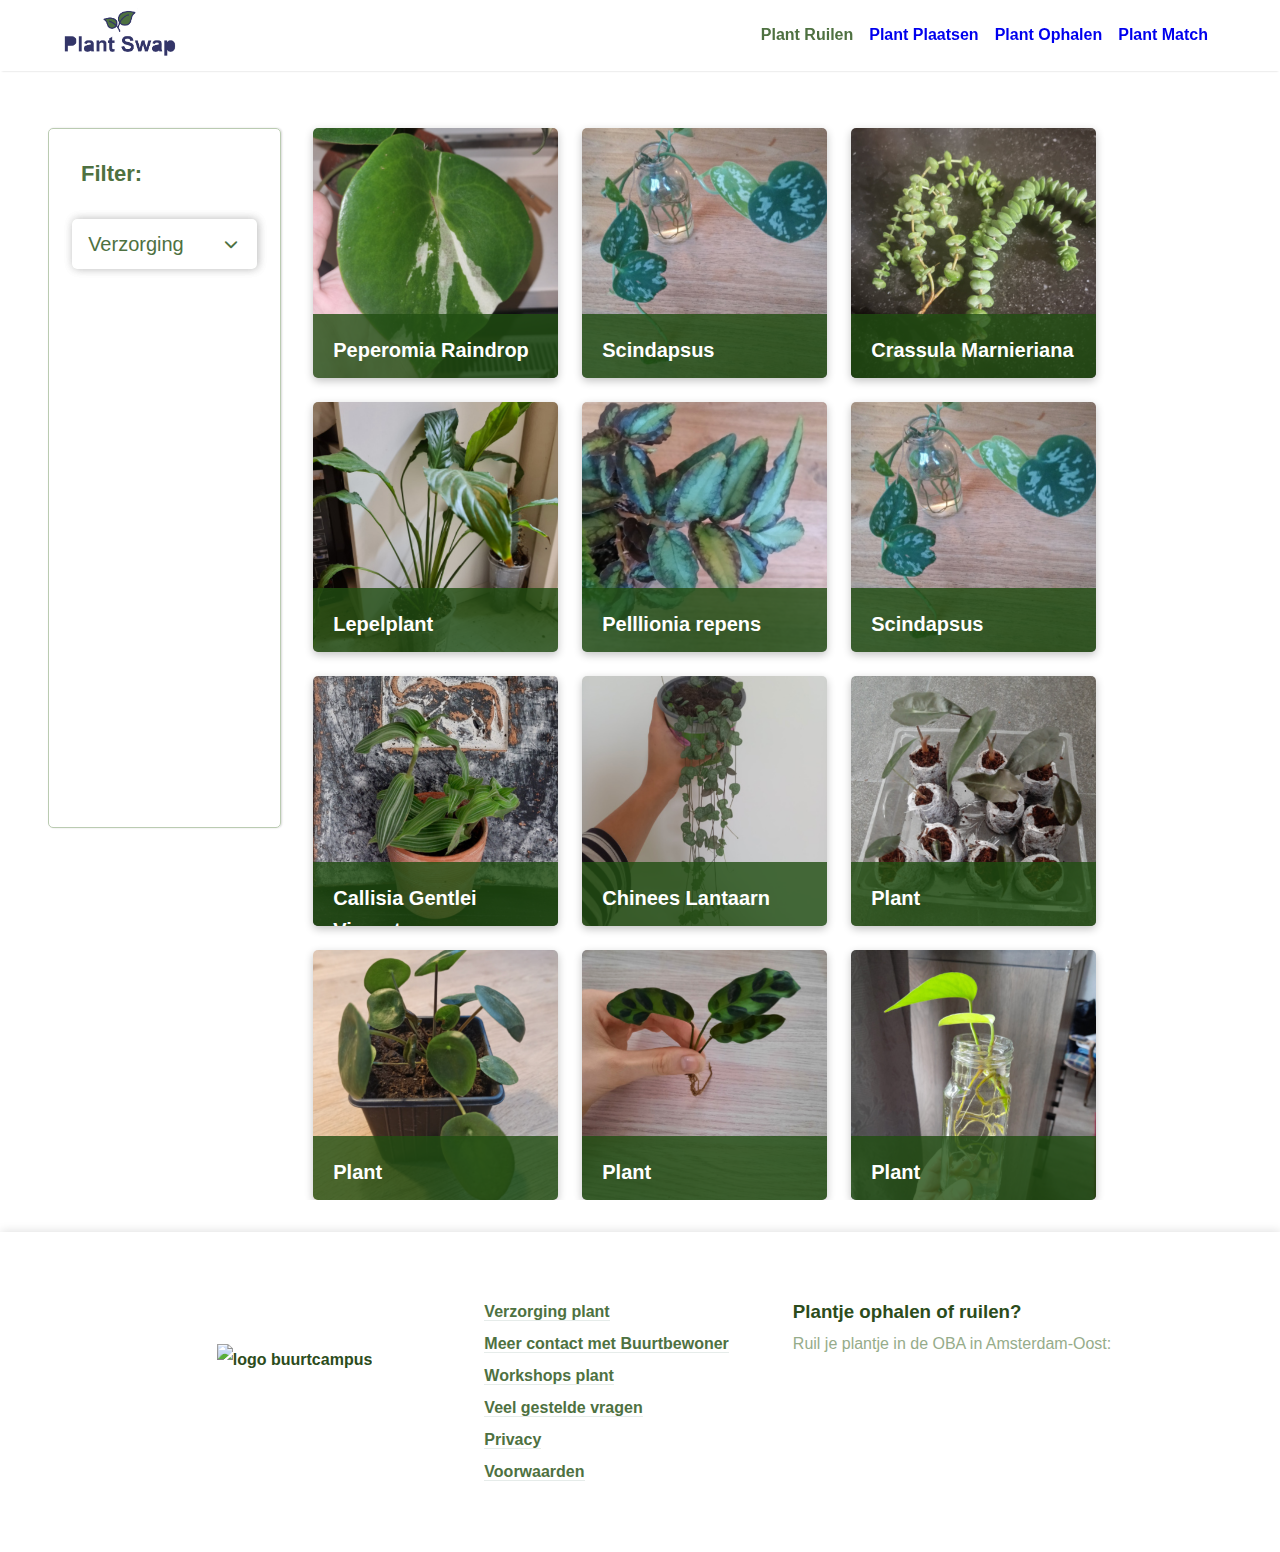
==== commit 223b0038: "add customer image" ====
--- a/index.html
+++ b/index.html
@@ -66,22 +66,13 @@
        <!-- card 1 -->
       <div class="card-plant easy">
         <img
-          src="https://www.plantje.nl/wp-content/uploads/2021/09/Bonsai-Ficus-Ginseng-p17-2-600x600.jpg.webp"
+          src="assets/customer-plants/Peperomia Raindrop VARIEGATA.png"
           class="card-plant-img"
           alt="plant image" />
         <div class="card-plant-overlay">
           <div class="card-plant-content">
-            <h1 class="card-plant-title">Plant</h1>
-            <div class="card-plant-icon">
-              <img
-                src="assets/assets-home-page/house-icon_white.png"
-                alt="house-icon" />
-              <p>Binnen plant</p>
-              <img
-                src="assets/assets-home-page/drops-icon.png"
-                alt="drops-icon" />
-              <p>Weinig Water</p>
-            </div>
+            <h1 class="card-plant-title">Peperomia Raindrop</h1>
+          
             <a href="/"
               ><button class="card-plant-btn" role="button">
                 Plantje Ruilen
@@ -94,22 +85,12 @@
       <!--card 2-->
       <div class="card-plant hard">
         <img
-          src="https://www.plantje.nl/wp-content/uploads/2021/09/Bonsai-Ficus-Ginseng-p17-2-600x600.jpg.webp"
+          src="assets/customer-plants/Scindapsus.png"
           class="card-plant-img"
           alt="plant" />
         <div class="card-plant-overlay">
           <div class="card-plant-content">
-            <h1 class="card-plant-title">Plant</h1>
-            <div class="card-plant-icon">
-              <img
-                src="assets/assets-home-page/house-icon_white.png"
-                alt="house-icon" />
-              <p>Binnen plant</p>
-              <img
-                src="assets/assets-home-page/drops-icon.png"
-                alt="drops-icon" />
-              <p>Weinig Water</p>
-            </div>
+            <h1 class="card-plant-title">Scindapsus</h1>
             <a href="/"
               ><button class="card-plant-btn" role="button">
                 Plantje Ruilen
@@ -120,22 +101,12 @@
          <!-- card 3 -->
          <div class="card-plant hard">
           <img
-            src="https://www.plantje.nl/wp-content/uploads/2021/09/Bonsai-Ficus-Ginseng-p17-2-600x600.jpg.webp"
-            class="card-plant-img"
-            alt="plant image" />
-          <div class="card-plant-overlay">
-            <div class="card-plant-content">
-              <h1 class="card-plant-title">Plant</h1>
-              <div class="card-plant-icon">
-                <img
-                  src="assets/assets-home-page/house-icon_white.png"
-                  alt="house-icon" />
-                <p>Binnen plant</p>
-                <img
-                  src="assets/assets-home-page/drops-icon.png"
-                  alt="drops-icon" />
-                <p>Weinig Water</p>
-              </div>
+            src="assets/customer-plants/Crassula Marnieriana 'Hottentot’.png"
+            class="card-plant-img"
+            alt="plant image" />
+          <div class="card-plant-overlay">
+            <div class="card-plant-content">
+              <h1 class="card-plant-title">Crassula Marnieriana</h1>
               <a href="/"
                 ><button class="card-plant-btn" role="button">
                   Plantje Ruilen
@@ -148,22 +119,12 @@
            <!-- card 4 -->
       <div class="card-plant easy">
         <img
-          src="https://www.plantje.nl/wp-content/uploads/2021/09/Bonsai-Ficus-Ginseng-p17-2-600x600.jpg.webp"
+          src="assets/customer-plants/Lepelplant.png"
           class="card-plant-img"
           alt="plant image" />
         <div class="card-plant-overlay">
           <div class="card-plant-content">
-            <h1 class="card-plant-title">Plant</h1>
-            <div class="card-plant-icon">
-              <img
-                src="assets/assets-home-page/house-icon_white.png"
-                alt="house-icon" />
-              <p>Binnen plant</p>
-              <img
-                src="assets/assets-home-page/drops-icon.png"
-                alt="drops-icon" />
-              <p>Weinig Water</p>
-            </div>
+            <h1 class="card-plant-title">Lepelplant</h1>
             <a href="/"
               ><button class="card-plant-btn" role="button">
                 Plantje Ruilen
@@ -176,22 +137,12 @@
          <!-- card 5 -->
          <div class="card-plant hard">
           <img
-            src="https://www.plantje.nl/wp-content/uploads/2021/09/Bonsai-Ficus-Ginseng-p17-2-600x600.jpg.webp"
-            class="card-plant-img"
-            alt="plant image" />
-          <div class="card-plant-overlay">
-            <div class="card-plant-content">
-              <h1 class="card-plant-title">Plant</h1>
-              <div class="card-plant-icon">
-                <img
-                  src="assets/assets-home-page/house-icon_white.png"
-                  alt="house-icon" />
-                <p>Binnen plant</p>
-                <img
-                  src="assets/assets-home-page/drops-icon.png"
-                  alt="drops-icon" />
-                <p>Weinig Water</p>
-              </div>
+            src="assets/customer-plants/Pelllionia repens.png"
+            class="card-plant-img"
+            alt="plant image" />
+          <div class="card-plant-overlay">
+            <div class="card-plant-content">
+              <h1 class="card-plant-title">Pelllionia repens</h1>
               <a href="/"
                 ><button class="card-plant-btn" role="button">
                   Plantje Ruilen
@@ -203,22 +154,12 @@
   <!-- card 6 -->
         <div class="card-plant easy">
           <img
-            src="https://www.plantje.nl/wp-content/uploads/2021/09/Bonsai-Ficus-Ginseng-p17-2-600x600.jpg.webp"
-            class="card-plant-img"
-            alt="plant image" />
-          <div class="card-plant-overlay">
-            <div class="card-plant-content">
-              <h1 class="card-plant-title">Plant</h1>
-              <div class="card-plant-icon">
-                <img
-                  src="assets/assets-home-page/house-icon_white.png"
-                  alt="house-icon" />
-                <p>Binnen plant</p>
-                <img
-                  src="assets/assets-home-page/drops-icon.png"
-                  alt="drops-icon" />
-                <p>Weinig Water</p>
-              </div>
+            src="assets/customer-plants/Scindapsus.png"
+            class="card-plant-img"
+            alt="plant image" />
+          <div class="card-plant-overlay">
+            <div class="card-plant-content">
+              <h1 class="card-plant-title">Scindapsus</h1>
               <a href="/"
                 ><button class="card-plant-btn" role="button">
                   Plantje Ruilen
@@ -231,22 +172,12 @@
         <!-- card 7 -->
         <div class="card-plant easy">
           <img
-            src="https://www.plantje.nl/wp-content/uploads/2021/09/Bonsai-Ficus-Ginseng-p17-2-600x600.jpg.webp"
-            class="card-plant-img"
-            alt="plant image" />
-          <div class="card-plant-overlay">
-            <div class="card-plant-content">
-              <h1 class="card-plant-title">Plant</h1>
-              <div class="card-plant-icon">
-                <img
-                  src="assets/assets-home-page/house-icon_white.png"
-                  alt="house-icon" />
-                <p>Binnen plant</p>
-                <img
-                  src="assets/assets-home-page/drops-icon.png"
-                  alt="drops-icon" />
-                <p>Weinig Water</p>
-              </div>
+            src="assets/customer-plants/Callisia Gentlei Variegata.png"
+            class="card-plant-img"
+            alt="plant image" />
+          <div class="card-plant-overlay">
+            <div class="card-plant-content">
+              <h1 class="card-plant-title">Callisia Gentlei Viergata</h1>
               <a href="/"
                 ><button class="card-plant-btn" role="button">
                   Plantje Ruilen
@@ -258,22 +189,12 @@
          <!-- card 8 -->
          <div class="card-plant hard">
           <img
-            src="https://www.plantje.nl/wp-content/uploads/2021/09/Bonsai-Ficus-Ginseng-p17-2-600x600.jpg.webp"
-            class="card-plant-img"
-            alt="plant image" />
-          <div class="card-plant-overlay">
-            <div class="card-plant-content">
-              <h1 class="card-plant-title">Plant</h1>
-              <div class="card-plant-icon">
-                <img
-                  src="assets/assets-home-page/house-icon_white.png"
-                  alt="house-icon" />
-                <p>Binnen plant</p>
-                <img
-                  src="assets/assets-home-page/drops-icon.png"
-                  alt="drops-icon" />
-                <p>Weinig Water</p>
-              </div>
+            src="assets/customer-plants/Chinees Lantaarnplantje .png"
+            class="card-plant-img"
+            alt="plant image" />
+          <div class="card-plant-overlay">
+            <div class="card-plant-content">
+              <h1 class="card-plant-title">Chinees Lantaarn</h1>
               <a href="/"
                 ><button class="card-plant-btn" role="button">
                   Plantje Ruilen
@@ -286,22 +207,12 @@
          <!-- card 9 -->
          <div class="card-plant easy">
           <img
-            src="https://www.plantje.nl/wp-content/uploads/2021/09/Bonsai-Ficus-Ginseng-p17-2-600x600.jpg.webp"
+            src="assets/customer-plants/Alocia amazonica Polly.png"
             class="card-plant-img"
             alt="plant image" />
           <div class="card-plant-overlay">
             <div class="card-plant-content">
               <h1 class="card-plant-title">Plant</h1>
-              <div class="card-plant-icon">
-                <img
-                  src="assets/assets-home-page/house-icon_white.png"
-                  alt="house-icon" />
-                <p>Binnen plant</p>
-                <img
-                  src="assets/assets-home-page/drops-icon.png"
-                  alt="drops-icon" />
-                <p>Weinig Water</p>
-              </div>
               <a href="/"
                 ><button class="card-plant-btn" role="button">
                   Plantje Ruilen
@@ -314,22 +225,12 @@
          <!-- card 10 -->
          <div class="card-plant hard">
           <img
-            src="https://www.plantje.nl/wp-content/uploads/2021/09/Bonsai-Ficus-Ginseng-p17-2-600x600.jpg.webp"
+            src="assets/customer-plants/Pilea Peperomioides.png"
             class="card-plant-img"
             alt="plant image" />
           <div class="card-plant-overlay">
             <div class="card-plant-content">
               <h1 class="card-plant-title">Plant</h1>
-              <div class="card-plant-icon">
-                <img
-                  src="assets/assets-home-page/house-icon_white.png"
-                  alt="house-icon" />
-                <p>Binnen plant</p>
-                <img
-                  src="assets/assets-home-page/drops-icon.png"
-                  alt="drops-icon" />
-                <p>Weinig Water</p>
-              </div>
               <a href="/"
                 ><button class="card-plant-btn" role="button">
                   Plantje Ruilen
@@ -342,22 +243,12 @@
          <!-- card 11 -->
          <div class="card-plant easy">
           <img
-            src="https://www.plantje.nl/wp-content/uploads/2021/09/Bonsai-Ficus-Ginseng-p17-2-600x600.jpg.webp"
+            src="assets/customer-plants/Rattlesnake Beschadigd.png"
             class="card-plant-img"
             alt="plant image" />
           <div class="card-plant-overlay">
             <div class="card-plant-content">
               <h1 class="card-plant-title">Plant</h1>
-              <div class="card-plant-icon">
-                <img
-                  src="assets/assets-home-page/house-icon_white.png"
-                  alt="house-icon" />
-                <p>Binnen plant</p>
-                <img
-                  src="assets/assets-home-page/drops-icon.png"
-                  alt="drops-icon" />
-                <p>Weinig Water</p>
-              </div>
               <a href="/"
                 ><button class="card-plant-btn" role="button">
                   Plantje Ruilen
@@ -369,22 +260,12 @@
          <!-- card 12 -->
          <div class="card-plant hard">
           <img
-            src="https://www.plantje.nl/wp-content/uploads/2021/09/Bonsai-Ficus-Ginseng-p17-2-600x600.jpg.webp"
+            src="assets/customer-plants/Epipremnum Aurum.png"
             class="card-plant-img"
             alt="plant image" />
           <div class="card-plant-overlay">
             <div class="card-plant-content">
               <h1 class="card-plant-title">Plant</h1>
-              <div class="card-plant-icon">
-                <img
-                  src="assets/assets-home-page/house-icon_white.png"
-                  alt="house-icon" />
-                <p>Binnen plant</p>
-                <img
-                  src="assets/assets-home-page/drops-icon.png"
-                  alt="drops-icon" />
-                <p>Weinig Water</p>
-              </div>
               <a href="/"
                 ><button class="card-plant-btn" role="button">
                   Plantje Ruilen
--- a/styles/styles.css
+++ b/styles/styles.css
@@ -200,15 +200,15 @@
 }
 
 /* Responsible for the display js checkbox selector click function */
-.card-plant.active {
+.card-plant. {
   display: block;
 }
 
-.easy {
+.easy.active {
   display: none;
 }
 
-.hard {
+.hard.active {
   display: none;
 }
 
@@ -226,18 +226,23 @@
 .card-plant {
   position: relative;
   overflow: hidden;
-  height: 350px;
-  width: 31%;
+  height: 250px;
+  width: 245px;
   box-shadow: rgba(0, 0, 0, 0.24) 0px 3px 8px;
   border-radius: var(--radius-value);
+}
+
+.card-plant-img {
+  height: 250px;
+  width: 245px;
 }
 
 .card-plant-overlay {
   background-color: rgba(33, 77, 18, 0.8);
   position: absolute;
-  bottom: -5rem;
+  bottom: -6rem;
   width: 100%;
-  height: 15rem;
+  height: 10rem;
   transition: all 0.3s ease;
 }
 
@@ -253,24 +258,12 @@
 }
 
 .card-plant-content h1 {
-  font-size: 26px;
+  font-size: 20px;
   margin-bottom: 10px;
 }
 
 .card-plant-content p {
   font-size: 20px;
-}
-
-.card-plant-icon img {
-  width: 1, 5em;
-  height: 1, 5em;
-  position: absolute;
-}
-
-.card-plant-icon > p {
-  padding-left: 3rem;
-  padding-bottom: 0.7rem;
-  font-weight: bold;
 }
 
 .card-plant a {
